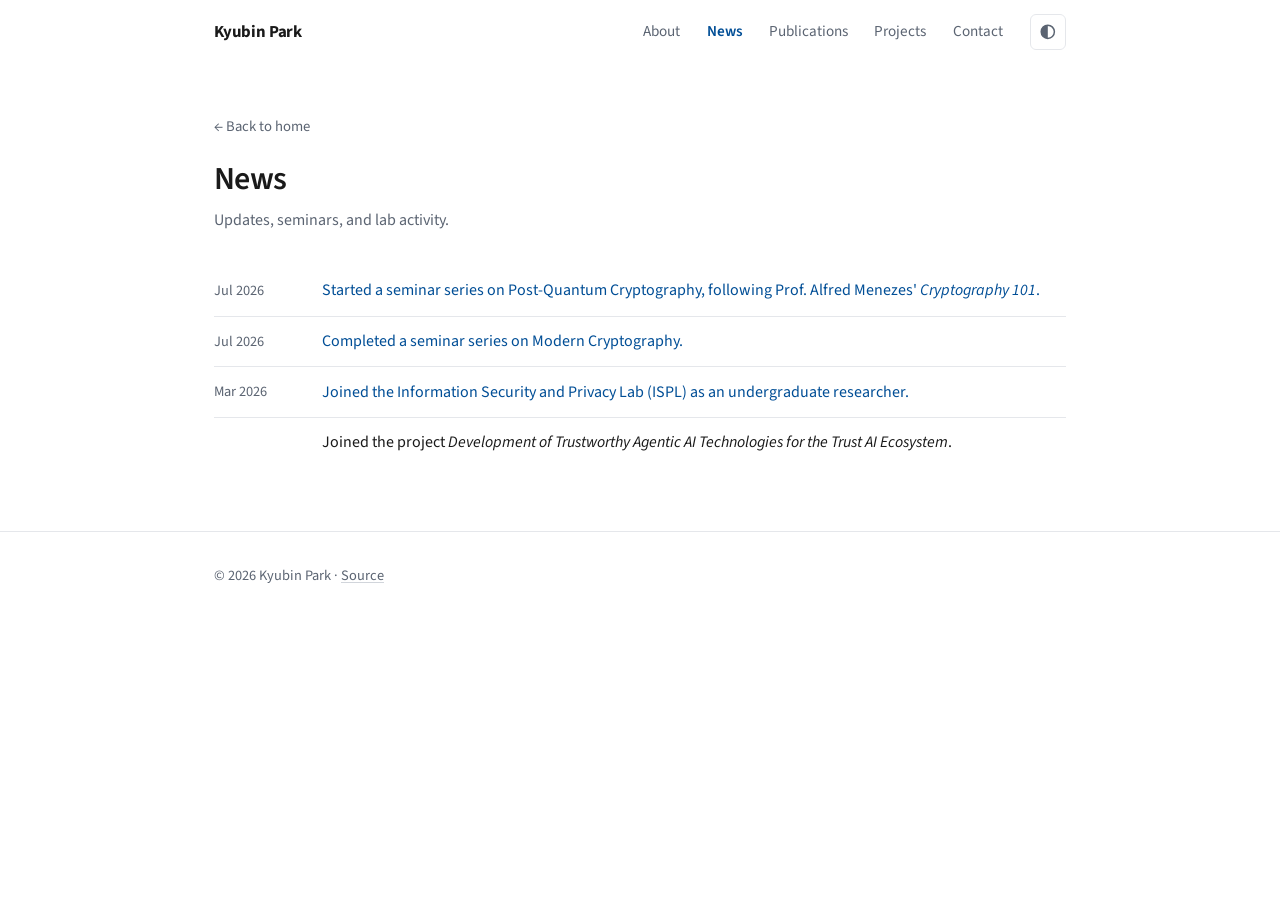
==== news/index.html @ bf5619cf "feat!: rebuild as an academic homepage Replace the terminal-themed single page with an ISNPL-style a" ====
<!DOCTYPE html>
<html lang="en">
<head>
<meta charset="UTF-8">
<meta name="viewport" content="width=device-width, initial-scale=1">
<script>
(function () {
  try {
    var saved = localStorage.getItem('theme');
    if (saved === 'light' || saved === 'dark') {
      document.documentElement.setAttribute('data-theme', saved);
    }
  } catch (e) {}
})();
</script>
<title>News — Kyubin Park</title>
<meta name="description" content="News and updates from Kyubin Park, undergraduate researcher at the Information Security and Privacy Lab, Gachon University.">
<meta name="theme-color" content="#004e96">
<link rel="canonical" href="https://giyuubin.github.io/news/">
<link rel="icon" href="data:image/svg+xml,%3Csvg xmlns='http://www.w3.org/2000/svg' viewBox='0 0 100 100'%3E%3Crect width='100' height='100' rx='18' fill='%23004e96'/%3E%3Ctext x='50' y='68' font-family='Helvetica,Arial,sans-serif' font-size='52' font-weight='700' fill='white' text-anchor='middle'%3EKP%3C/text%3E%3C/svg%3E">
<link rel="preconnect" href="https://fonts.googleapis.com">
<link rel="preconnect" href="https://fonts.gstatic.com" crossorigin>
<link href="https://fonts.googleapis.com/css2?family=Source+Sans+3:ital,wght@0,400;0,600;0,700;1,400&display=swap" rel="stylesheet">
<link rel="stylesheet" href="/assets/css/style.css">
</head>
<body data-collection="news">

<a class="skip-link" href="#main">Skip to content</a>

<nav class="nav">
  <div class="nav-inner">
    <a href="/" class="nav-brand">Kyubin Park</a>
    <div class="nav-links" id="navLinks">
      <a href="/#about">About</a>
      <a href="/news/" class="is-active" aria-current="page">News</a>
      <a href="/publications/">Publications</a>
      <a href="/projects/">Projects</a>
      <a href="/#contact">Contact</a>
    </div>
    <div class="nav-controls">
      <button class="theme-toggle" id="themeToggle" type="button" aria-label="Toggle color theme"></button>
    </div>
    <button class="nav-toggle" id="navToggle" type="button" aria-expanded="false" aria-controls="navLinks" aria-label="Toggle navigation menu">
      <span class="nav-toggle-bar"></span>
      <span class="nav-toggle-bar"></span>
      <span class="nav-toggle-bar"></span>
    </button>
  </div>
</nav>
<div class="nav-backdrop" id="navBackdrop" aria-hidden="true"></div>

<div class="container">
  <header class="page-header">
    <a class="back-link" href="/">&larr; Back to home</a>
    <h1 class="page-title">News</h1>
    <p class="page-subtitle">Updates, seminars, and lab activity.</p>
  </header>

  <main id="main" class="section">
    <ul class="news-list" id="page-list"></ul>
    <p class="empty-state" id="page-empty" style="display:none">No news yet.</p>
  </main>
</div>

<footer class="footer">
  <div class="container">
    <span id="footer-line">&copy; Kyubin Park</span> &middot;
    <a href="https://github.com/giyuubin/giyuubin.github.io" target="_blank" rel="noopener">Source</a>
  </div>
</footer>

<script src="/assets/js/theme.js" defer></script>
<script src="/assets/js/nav.js" defer></script>
<script src="/assets/js/render.js" defer></script>

</body>
</html>
---- assets/css/style.css ----
/* ==========================================================================
   giyuubin.github.io
   Academic personal site. No build step, no external CSS.
   Layout follows isnpl.github.io: single narrow column, generous whitespace,
   quiet borders instead of shadows.
   ========================================================================== */

/* --------------------------------------------------------------------------
   1. Tokens
   Light is the default. Dark is applied two ways: explicitly via
   [data-theme="dark"] (user picked it) and implicitly via prefers-color-scheme
   (user is on "auto"). The :not() guard stops the media query from overriding
   an explicit light choice.
   -------------------------------------------------------------------------- */
:root {
  --primary: #004e96;
  --primary-hover: #0a3d78;
  --primary-subtle: rgba(0, 78, 150, 0.08);
  --on-primary: #ffffff;

  --bg: #ffffff;
  --bg-muted: #f8f9fa;
  --border: #e5e7eb;
  --border-strong: #d1d5db;
  --text: #1a1a1a;
  --text-muted: #5b6472;

  --nav-bg: rgba(255, 255, 255, 0.88);
  --nav-shadow: 0 1px 3px rgba(0, 0, 0, 0.06);

  --font-sans: 'Source Sans 3', -apple-system, BlinkMacSystemFont, 'Segoe UI',
    Roboto, 'Helvetica Neue', Arial, sans-serif;
  --font-mono: ui-monospace, SFMono-Regular, Menlo, Consolas, monospace;

  --container: 900px;
  --radius: 8px;
  --section-gap: 4rem;
}

:root[data-theme='dark'] {
  --primary: #5b9bd5;
  --primary-hover: #7fb3e0;
  --primary-subtle: rgba(91, 155, 213, 0.12);
  --on-primary: #0b1220;

  --bg: #121212;
  --bg-muted: #1c1c1e;
  --border: #2e2e32;
  --border-strong: #3f3f46;
  --text: #e4e4e7;
  --text-muted: #9ca3af;

  --nav-bg: rgba(18, 18, 18, 0.88);
  --nav-shadow: 0 1px 3px rgba(0, 0, 0, 0.4);
}

@media (prefers-color-scheme: dark) {
  :root:not([data-theme='light']):not([data-theme='dark']) {
    --primary: #5b9bd5;
    --primary-hover: #7fb3e0;
    --primary-subtle: rgba(91, 155, 213, 0.12);
    --on-primary: #0b1220;

    --bg: #121212;
    --bg-muted: #1c1c1e;
    --border: #2e2e32;
    --border-strong: #3f3f46;
    --text: #e4e4e7;
    --text-muted: #9ca3af;

    --nav-bg: rgba(18, 18, 18, 0.88);
    --nav-shadow: 0 1px 3px rgba(0, 0, 0, 0.4);
  }
}

/* --------------------------------------------------------------------------
   2. Base
   -------------------------------------------------------------------------- */
*,
*::before,
*::after {
  box-sizing: border-box;
}

html {
  scroll-behavior: smooth;
  /* Sticky nav would otherwise cover the top of an anchored section. */
  scroll-padding-top: 5rem;
  -webkit-text-size-adjust: 100%;
}

body {
  margin: 0;
  background: var(--bg);
  color: var(--text);
  font-family: var(--font-sans);
  font-size: 1rem;
  line-height: 1.7;
  -webkit-font-smoothing: antialiased;
}

h1,
h2,
h3,
h4 {
  margin: 0;
  line-height: 1.3;
  font-weight: 600;
  color: var(--text);
}

p {
  margin: 0 0 1rem;
}

p:last-child {
  margin-bottom: 0;
}

a {
  color: var(--primary);
  text-decoration: none;
}

a:hover {
  color: var(--primary-hover);
  text-decoration: underline;
}

img {
  max-width: 100%;
  height: auto;
}

code {
  font-family: var(--font-mono);
  font-size: 0.9em;
  background: var(--bg-muted);
  padding: 0.1em 0.35em;
  border-radius: 4px;
}

:focus-visible {
  outline: 2px solid var(--primary);
  outline-offset: 2px;
  border-radius: 2px;
}

.visually-hidden {
  position: absolute;
  width: 1px;
  height: 1px;
  padding: 0;
  margin: -1px;
  overflow: hidden;
  clip: rect(0, 0, 0, 0);
  white-space: nowrap;
  border: 0;
}

.skip-link {
  position: absolute;
  top: 0;
  left: 0;
  z-index: 200;
  padding: 0.6rem 1rem;
  background: var(--primary);
  color: var(--on-primary);
  transform: translateY(-120%);
}

.skip-link:focus {
  transform: translateY(0);
}

.container {
  width: 100%;
  max-width: var(--container);
  margin: 0 auto;
  padding: 0 1.5rem;
}

/* --------------------------------------------------------------------------
   3. Navigation
   -------------------------------------------------------------------------- */
.nav {
  position: sticky;
  top: 0;
  z-index: 100;
  background: var(--nav-bg);
  backdrop-filter: saturate(180%) blur(12px);
  -webkit-backdrop-filter: saturate(180%) blur(12px);
  border-bottom: 1px solid transparent;
  transition: border-color 0.2s ease, box-shadow 0.2s ease;
}

.nav.is-scrolled {
  border-bottom-color: var(--border);
  box-shadow: var(--nav-shadow);
}

.nav-inner {
  display: flex;
  align-items: center;
  gap: 1rem;
  height: 4rem;
  max-width: var(--container);
  margin: 0 auto;
  padding: 0 1.5rem;
}

.nav-brand {
  font-weight: 700;
  font-size: 1.05rem;
  letter-spacing: -0.01em;
  color: var(--text);
  white-space: nowrap;
}

.nav-brand:hover {
  color: var(--primary);
  text-decoration: none;
}

.nav-links {
  display: flex;
  align-items: center;
  gap: 0.25rem;
  margin-left: auto;
}

.nav-links a {
  position: relative;
  padding: 0.4rem 0.7rem;
  border-radius: 6px;
  font-size: 0.95rem;
  color: var(--text-muted);
  transition: color 0.15s ease, background-color 0.15s ease;
}

.nav-links a:hover {
  color: var(--text);
  background: var(--bg-muted);
  text-decoration: none;
}

.nav-links a.is-active {
  color: var(--primary);
  font-weight: 600;
}

.nav-controls {
  display: flex;
  align-items: center;
  gap: 0.5rem;
}

.theme-toggle {
  display: inline-flex;
  align-items: center;
  justify-content: center;
  width: 2.25rem;
  height: 2.25rem;
  padding: 0;
  border: 1px solid var(--border);
  border-radius: 6px;
  background: transparent;
  color: var(--text-muted);
  cursor: pointer;
  transition: color 0.15s ease, border-color 0.15s ease;
}

.theme-toggle:hover {
  color: var(--primary);
  border-color: var(--border-strong);
}

.theme-toggle svg {
  width: 1.1rem;
  height: 1.1rem;
  display: none;
}

/* Only the icon matching the active mode is shown. */
:root:not([data-theme]) .theme-toggle .icon-auto,
:root[data-theme='light'] .theme-toggle .icon-light,
:root[data-theme='dark'] .theme-toggle .icon-dark {
  display: block;
}

.nav-toggle {
  display: none;
  flex-direction: column;
  justify-content: center;
  gap: 4px;
  width: 2.25rem;
  height: 2.25rem;
  padding: 0;
  border: 1px solid var(--border);
  border-radius: 6px;
  background: transparent;
  cursor: pointer;
}

.nav-toggle-bar {
  display: block;
  width: 1rem;
  height: 1.5px;
  margin: 0 auto;
  background: var(--text);
  transition: transform 0.2s ease, opacity 0.2s ease;
}

.nav-backdrop {
  position: fixed;
  inset: 0;
  z-index: 90;
  background: rgba(0, 0, 0, 0.4);
  opacity: 0;
  visibility: hidden;
  transition: opacity 0.2s ease, visibility 0.2s ease;
}

.nav-backdrop.is-open {
  opacity: 1;
  visibility: visible;
}

/* --------------------------------------------------------------------------
   4. Hero
   -------------------------------------------------------------------------- */
.hero {
  display: flex;
  align-items: center;
  gap: 2.5rem;
  padding: 3.5rem 0 var(--section-gap);
}

.hero-avatar {
  flex: 0 0 auto;
  width: 160px;
  height: 160px;
  border-radius: 50%;
  overflow: hidden;
  background: var(--bg-muted);
  border: 1px solid var(--border);
}

.hero-avatar img {
  width: 100%;
  height: 100%;
  object-fit: cover;
  display: block;
}

.hero-avatar-initials {
  display: flex;
  align-items: center;
  justify-content: center;
  width: 100%;
  height: 100%;
  font-size: 3rem;
  font-weight: 600;
  letter-spacing: 0.02em;
  color: var(--primary);
  background: var(--primary-subtle);
}

.hero-body {
  min-width: 0;
}

.hero-name {
  font-size: 2.5rem;
  font-weight: 700;
  letter-spacing: -0.02em;
  margin-bottom: 0.25rem;
}

.hero-role {
  font-size: 1.15rem;
  color: var(--text-muted);
  margin-bottom: 0.5rem;
}

.hero-orgs {
  font-size: 0.95rem;
  color: var(--text-muted);
  margin-bottom: 1.25rem;
}

.hero-orgs a {
  color: var(--text-muted);
  text-decoration: underline;
  text-decoration-color: var(--border-strong);
  text-underline-offset: 2px;
}

.hero-orgs a:hover {
  color: var(--primary);
}

.hero-social {
  display: flex;
  gap: 0.5rem;
}

.hero-social a {
  display: inline-flex;
  align-items: center;
  justify-content: center;
  width: 2.4rem;
  height: 2.4rem;
  border: 1px solid var(--border);
  border-radius: 50%;
  color: var(--text-muted);
  transition: color 0.15s ease, border-color 0.15s ease,
    background-color 0.15s ease;
}

.hero-social a:hover {
  color: var(--primary);
  border-color: var(--primary);
  background: var(--primary-subtle);
  text-decoration: none;
}

.hero-social svg {
  width: 1.15rem;
  height: 1.15rem;
}

/* --------------------------------------------------------------------------
   5. Sections
   -------------------------------------------------------------------------- */
.section {
  padding-bottom: var(--section-gap);
}

.section-title {
  font-size: 1.5rem;
  padding-bottom: 0.6rem;
  margin-bottom: 1.75rem;
  border-bottom: 1px solid var(--border);
}

.section-more {
  margin-top: 1.5rem;
  font-size: 0.95rem;
}

.section-more a {
  font-weight: 600;
}

/* About ------------------------------------------------------------------- */
.about-bio p {
  margin-bottom: 1rem;
}

.about-grid {
  display: grid;
  grid-template-columns: 1fr 1fr;
  gap: 2rem;
  margin-top: 2rem;
}

.about-heading {
  font-size: 0.8rem;
  font-weight: 700;
  text-transform: uppercase;
  letter-spacing: 0.08em;
  color: var(--text-muted);
  margin-bottom: 0.85rem;
}

.interest-list {
  list-style: none;
  margin: 0;
  padding: 0;
}

.interest-list li {
  position: relative;
  padding-left: 1.1rem;
  margin-bottom: 0.35rem;
}

.interest-list li::before {
  content: '';
  position: absolute;
  left: 0;
  top: 0.68em;
  width: 5px;
  height: 5px;
  border-radius: 50%;
  background: var(--primary);
}

.education-item {
  padding-left: 1.1rem;
  border-left: 2px solid var(--border);
  margin-bottom: 1rem;
}

.education-item:last-child {
  margin-bottom: 0;
}

.education-course {
  font-weight: 600;
}

.education-meta {
  font-size: 0.92rem;
  color: var(--text-muted);
}

/* News -------------------------------------------------------------------- */
.news-list {
  list-style: none;
  margin: 0;
  padding: 0;
}

.news-item {
  display: flex;
  gap: 1.25rem;
  padding: 0.7rem 0;
  border-bottom: 1px solid var(--border);
}

.news-item:last-child {
  border-bottom: none;
}

.news-date {
  flex: 0 0 5.5rem;
  font-size: 0.9rem;
  font-variant-numeric: tabular-nums;
  color: var(--text-muted);
  padding-top: 0.1rem;
}

.news-text {
  min-width: 0;
}

/* Publications ------------------------------------------------------------ */
.pub-group-title {
  font-size: 0.8rem;
  font-weight: 700;
  text-transform: uppercase;
  letter-spacing: 0.08em;
  color: var(--text-muted);
  margin: 2rem 0 0.85rem;
}

.pub-group:first-child .pub-group-title {
  margin-top: 0;
}

.pub-list {
  list-style: none;
  margin: 0;
  padding: 0;
}

.pub-item {
  padding: 0.9rem 0;
  border-bottom: 1px solid var(--border);
}

.pub-item:last-child {
  border-bottom: none;
}

.pub-title {
  font-size: 1.02rem;
  font-weight: 600;
  margin-bottom: 0.2rem;
}

.pub-authors,
.pub-venue {
  font-size: 0.93rem;
  color: var(--text-muted);
}

.pub-venue em {
  font-style: italic;
}

.pub-authors .is-me {
  color: var(--text);
  font-weight: 700;
}

.pub-links {
  display: flex;
  flex-wrap: wrap;
  gap: 0.4rem;
  margin-top: 0.5rem;
}

.pub-link {
  font-size: 0.78rem;
  font-weight: 600;
  letter-spacing: 0.02em;
  padding: 0.12rem 0.5rem;
  border: 1px solid var(--border-strong);
  border-radius: 4px;
  color: var(--text-muted);
}

.pub-link:hover {
  color: var(--primary);
  border-color: var(--primary);
  background: var(--primary-subtle);
  text-decoration: none;
}

/* Projects ---------------------------------------------------------------- */
.project-grid {
  display: grid;
  grid-template-columns: repeat(2, 1fr);
  gap: 1.25rem;
}

.card {
  display: flex;
  flex-direction: column;
  padding: 1.35rem;
  border: 1px solid var(--border);
  border-radius: var(--radius);
  background: var(--bg);
  transition: border-color 0.15s ease;
}

.card:hover {
  border-color: var(--border-strong);
}

.card-title {
  font-size: 1.05rem;
  margin-bottom: 0.35rem;
}

.card-note {
  font-size: 0.85rem;
  color: var(--text-muted);
  margin-bottom: 0.6rem;
}

.card-summary {
  font-size: 0.95rem;
  margin-bottom: 1rem;
}

.card-footer {
  margin-top: auto;
}

.tags {
  display: flex;
  flex-wrap: wrap;
  gap: 0.35rem;
  margin-bottom: 0.85rem;
}

.tag {
  font-size: 0.78rem;
  padding: 0.1rem 0.5rem;
  border-radius: 999px;
  background: var(--bg-muted);
  border: 1px solid var(--border);
  color: var(--text-muted);
}

.card-links {
  display: flex;
  flex-wrap: wrap;
  gap: 0.9rem;
  font-size: 0.9rem;
  font-weight: 600;
}

/* Contact ----------------------------------------------------------------- */
.contact-list {
  list-style: none;
  margin: 0;
  padding: 0;
}

.contact-list li {
  display: flex;
  gap: 0.75rem;
  margin-bottom: 0.4rem;
}

.contact-label {
  flex: 0 0 5rem;
  color: var(--text-muted);
}

/* --------------------------------------------------------------------------
   6. Subpage header
   -------------------------------------------------------------------------- */
.page-header {
  padding: 3rem 0 2rem;
}

.page-title {
  font-size: 2rem;
  letter-spacing: -0.02em;
  margin-bottom: 0.4rem;
}

.page-subtitle {
  color: var(--text-muted);
}

.back-link {
  display: inline-block;
  font-size: 0.92rem;
  color: var(--text-muted);
  margin-bottom: 1.25rem;
}

.back-link:hover {
  color: var(--primary);
  text-decoration: none;
}

.empty-state {
  padding: 2.5rem 0;
  color: var(--text-muted);
}

/* --------------------------------------------------------------------------
   7. Footer
   -------------------------------------------------------------------------- */
.footer {
  border-top: 1px solid var(--border);
  padding: 2rem 0 3rem;
  font-size: 0.9rem;
  color: var(--text-muted);
}

.footer a {
  color: var(--text-muted);
  text-decoration: underline;
  text-decoration-color: var(--border-strong);
  text-underline-offset: 2px;
}

.footer a:hover {
  color: var(--primary);
}

/* --------------------------------------------------------------------------
   8. Responsive
   -------------------------------------------------------------------------- */
@media (max-width: 720px) {
  :root {
    --section-gap: 3rem;
  }

  .nav-toggle {
    display: flex;
    order: 3;
  }

  .nav-controls {
    margin-left: auto;
    order: 2;
  }

  /* Off-canvas panel. Hidden from the a11y tree and tab order when closed
     via `visibility`, which `transform` alone would not do. */
  .nav-links {
    position: fixed;
    top: 4rem;
    left: 0;
    right: 0;
    z-index: 95;
    flex-direction: column;
    align-items: stretch;
    gap: 0;
    margin-left: 0;
    padding: 0.5rem 1.5rem 1rem;
    background: var(--bg);
    border-bottom: 1px solid var(--border);
    box-shadow: 0 8px 24px rgba(0, 0, 0, 0.12);
    transform: translateY(-8px);
    opacity: 0;
    visibility: hidden;
    transition: opacity 0.2s ease, transform 0.2s ease, visibility 0.2s ease;
  }

  .nav-links.is-open {
    transform: translateY(0);
    opacity: 1;
    visibility: visible;
  }

  .nav-links a {
    padding: 0.7rem 0.5rem;
    font-size: 1rem;
    border-radius: 0;
    border-bottom: 1px solid var(--border);
  }

  .nav-links a:last-child {
    border-bottom: none;
  }

  .hero {
    flex-direction: column;
    align-items: center;
    text-align: center;
    gap: 1.5rem;
    padding-top: 2.5rem;
  }

  .hero-avatar {
    width: 128px;
    height: 128px;
  }

  .hero-name {
    font-size: 2rem;
  }

  .hero-social {
    justify-content: center;
  }

  .about-grid,
  .project-grid {
    grid-template-columns: 1fr;
    gap: 1.5rem;
  }

  .news-item {
    flex-direction: column;
    gap: 0.15rem;
  }

  .news-date {
    flex: none;
    font-size: 0.85rem;
  }

  .contact-list li {
    flex-direction: column;
    gap: 0;
    margin-bottom: 0.75rem;
  }

  .contact-label {
    flex: none;
    font-size: 0.85rem;
  }
}

/* --------------------------------------------------------------------------
   9. Motion & print
   -------------------------------------------------------------------------- */
@media (prefers-reduced-motion: reduce) {
  html {
    scroll-behavior: auto;
  }

  *,
  *::before,
  *::after {
    animation-duration: 0.01ms !important;
    animation-iteration-count: 1 !important;
    transition-duration: 0.01ms !important;
  }
}

@media print {
  .nav,
  .nav-backdrop,
  .skip-link,
  .section-more {
    display: none !important;
  }

  body {
    color: #000;
    background: #fff;
  }

  a {
    color: #000;
    text-decoration: underline;
  }
}
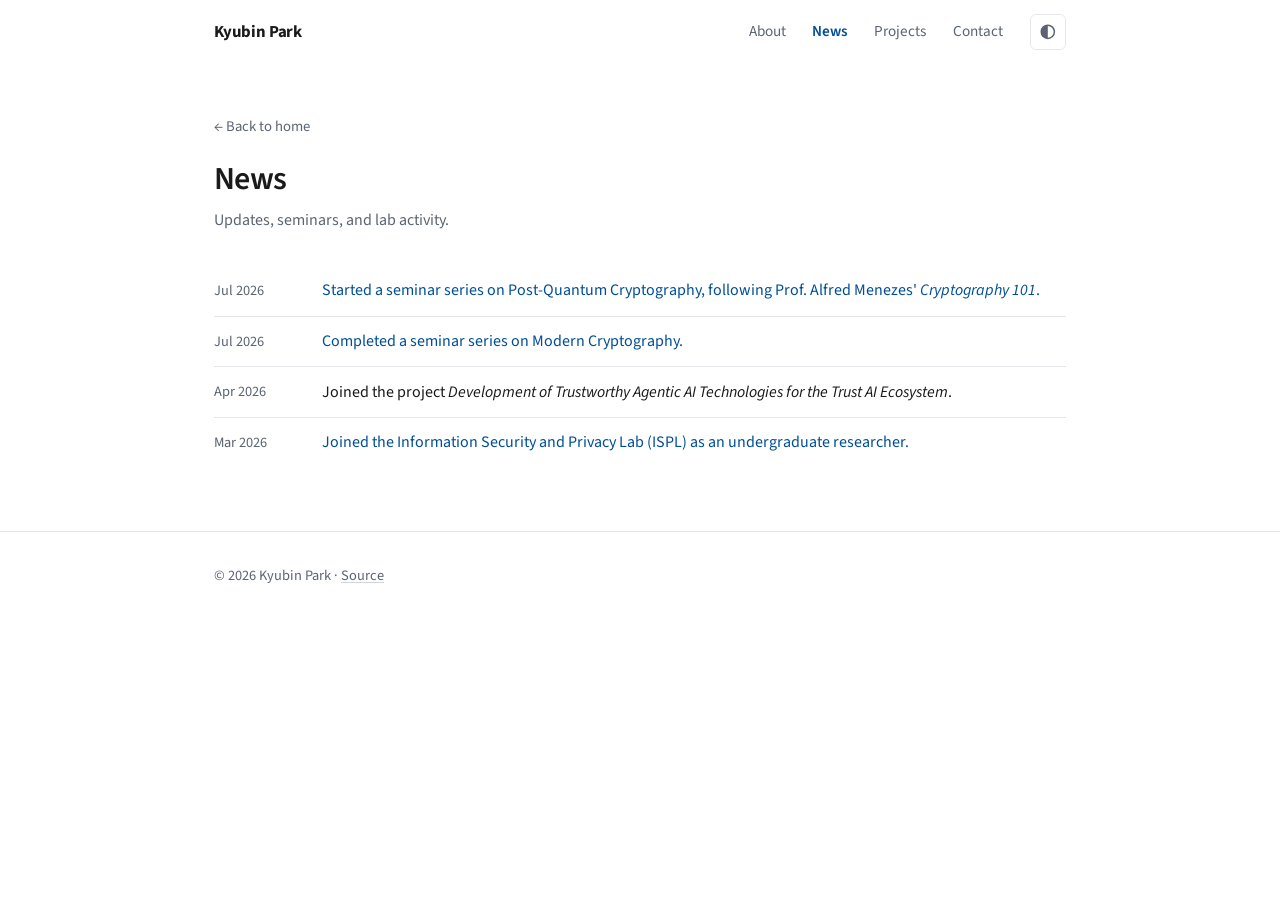
==== commit 1c81362d: "feat(seo): add Open Graph tags to the list pages Only the home page had them, so /news/, /projects/ " ====
--- a/news/index.html
+++ b/news/index.html
@@ -17,6 +17,13 @@
 <meta name="description" content="News and updates from Kyubin Park, undergraduate researcher at the Information Security and Privacy Lab, Gachon University.">
 <meta name="theme-color" content="#004e96">
 <link rel="canonical" href="https://giyuubin.github.io/news/">
+
+<meta property="og:type" content="website">
+<meta property="og:title" content="News — Kyubin Park">
+<meta property="og:description" content="News and updates from Kyubin Park, undergraduate researcher at the Information Security and Privacy Lab, Gachon University.">
+<meta property="og:url" content="https://giyuubin.github.io/news/">
+<meta name="twitter:card" content="summary">
+
 <link rel="icon" href="data:image/svg+xml,%3Csvg xmlns='http://www.w3.org/2000/svg' viewBox='0 0 100 100'%3E%3Crect width='100' height='100' rx='18' fill='%23004e96'/%3E%3Ctext x='50' y='68' font-family='Helvetica,Arial,sans-serif' font-size='52' font-weight='700' fill='white' text-anchor='middle'%3EKP%3C/text%3E%3C/svg%3E">
 <link rel="preconnect" href="https://fonts.googleapis.com">
 <link rel="preconnect" href="https://fonts.gstatic.com" crossorigin>
--- a/assets/css/style.css
+++ b/assets/css/style.css
@@ -802,6 +802,13 @@
     transform: translateY(0);
     opacity: 1;
     visibility: visible;
+    /* Opening has to flip visibility synchronously. nav.js focuses the first
+       link the instant `.is-open` is added, and focus() is silently a no-op
+       while the panel is still `visibility: hidden` — the delay above left the
+       menu open with focus stranded on the toggle. Closing still uses the 0.2s
+       from the rule above, so the panel stays focusable and in the a11y tree
+       until the fade has finished. */
+    transition: opacity 0.2s ease, transform 0.2s ease, visibility 0s;
   }
 
   .nav-links a {
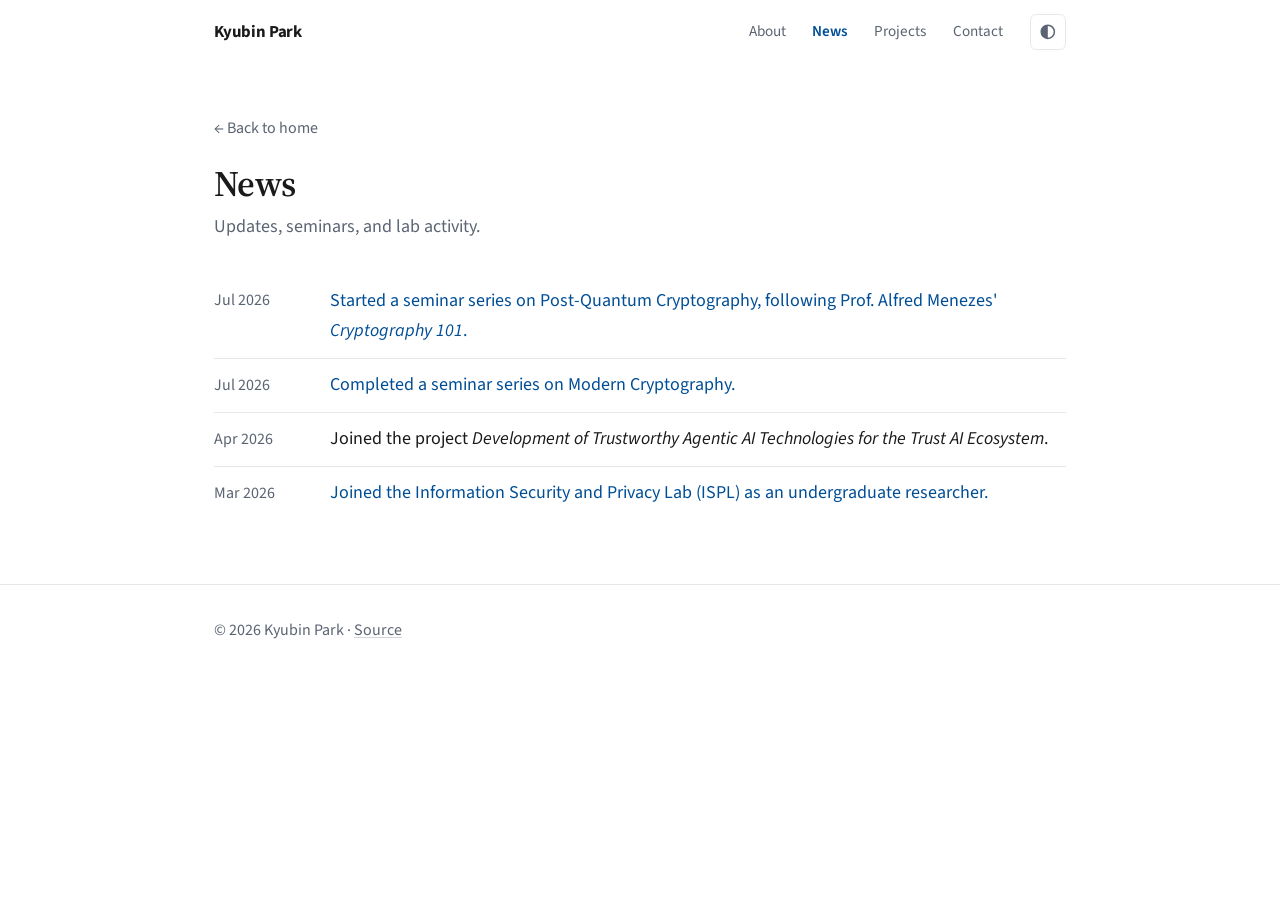
==== commit 65727371: "style(type): raise the type scale and set serif display headings Body prose sat at 16px while second" ====
--- a/news/index.html
+++ b/news/index.html
@@ -27,7 +27,7 @@
 <link rel="icon" href="data:image/svg+xml,%3Csvg xmlns='http://www.w3.org/2000/svg' viewBox='0 0 100 100'%3E%3Crect width='100' height='100' rx='18' fill='%23004e96'/%3E%3Ctext x='50' y='68' font-family='Helvetica,Arial,sans-serif' font-size='52' font-weight='700' fill='white' text-anchor='middle'%3EKP%3C/text%3E%3C/svg%3E">
 <link rel="preconnect" href="https://fonts.googleapis.com">
 <link rel="preconnect" href="https://fonts.gstatic.com" crossorigin>
-<link href="https://fonts.googleapis.com/css2?family=Source+Sans+3:ital,wght@0,400;0,600;0,700;1,400&display=swap" rel="stylesheet">
+<link href="https://fonts.googleapis.com/css2?family=Source+Sans+3:ital,wght@0,400;0,600;0,700;1,400&family=Source+Serif+4:opsz,wght@8..60,400;8..60,600;8..60,700&display=swap" rel="stylesheet">
 <link rel="stylesheet" href="/assets/css/style.css">
 </head>
 <body data-collection="news">
--- a/assets/css/style.css
+++ b/assets/css/style.css
@@ -30,9 +30,31 @@
 
   --font-sans: 'Source Sans 3', -apple-system, BlinkMacSystemFont, 'Segoe UI',
     Roboto, 'Helvetica Neue', Arial, sans-serif;
+  /* Display faces only — headings, never body copy. Georgia is the fallback
+     that actually ships everywhere; 'Times New Roman' is a last resort. */
+  --font-serif: 'Source Serif 4', Georgia, 'Times New Roman', serif;
   --font-mono: ui-monospace, SFMono-Regular, Menlo, Consolas, monospace;
 
+  /* Type scale. The root stays at 16px so rem-based spacing is unaffected;
+     these are the text sizes only. Body is 18px — the previous 16px body with
+     0.8–0.95rem secondary text bottomed out at 12.8px, which read as small.
+     Nothing here may go below --text-xs (13px). */
+  --text-xs: 0.8125rem; /* 13px — pills, link chips */
+  --text-sm: 0.875rem; /* 14px — uppercase micro-labels */
+  --text-note: 0.9375rem; /* 15px — captions sitting next to lead text */
+  --text-meta: 1rem; /* 16px — dates, notes, footer */
+  --text-body: 1.125rem; /* 18px — prose */
+  --text-lead: 1.0625rem; /* 17px — secondary prose, card summaries */
+  --text-h3: 1.1875rem; /* 19px — card and publication titles */
+  --text-h2: 1.875rem; /* 30px — section titles */
+  --text-page: 2.25rem; /* 36px — subpage titles */
+  --text-h1: 2.875rem; /* 46px — the name */
+
   --container: 900px;
+  /* Prose only. At 18px the full 852px content width runs past 100 characters
+     a line; this caps the measure near 70. Tables, cards and lists keep the
+     full container. */
+  --measure: 68ch;
   --radius: 8px;
   --section-gap: 4rem;
 }
@@ -94,7 +116,7 @@
   background: var(--bg);
   color: var(--text);
   font-family: var(--font-sans);
-  font-size: 1rem;
+  font-size: var(--text-body);
   line-height: 1.7;
   -webkit-font-smoothing: antialiased;
 }
@@ -107,6 +129,17 @@
   line-height: 1.3;
   font-weight: 600;
   color: var(--text);
+}
+
+/* Serif is for the display tier only: the name, section titles, page titles.
+   Content headings (card and publication titles) stay sans so the two tiers
+   stay visually distinct, and the uppercase micro-labels (.about-heading,
+   .pub-group-title) stay sans because serif small caps at 14px read as noise. */
+.hero-name,
+.section-title,
+.page-title {
+  font-family: var(--font-serif);
+  line-height: 1.2;
 }
 
 p {
@@ -371,20 +404,20 @@
 }
 
 .hero-name {
-  font-size: 2.5rem;
+  font-size: var(--text-h1);
   font-weight: 700;
-  letter-spacing: -0.02em;
+  letter-spacing: -0.015em;
   margin-bottom: 0.25rem;
 }
 
 .hero-role {
-  font-size: 1.15rem;
+  font-size: 1.3rem;
   color: var(--text-muted);
   margin-bottom: 0.5rem;
 }
 
 .hero-orgs {
-  font-size: 0.95rem;
+  font-size: var(--text-lead);
   color: var(--text-muted);
   margin-bottom: 1.25rem;
 }
@@ -438,7 +471,7 @@
 }
 
 .section-title {
-  font-size: 1.5rem;
+  font-size: var(--text-h2);
   padding-bottom: 0.6rem;
   margin-bottom: 1.75rem;
   border-bottom: 1px solid var(--border);
@@ -446,7 +479,7 @@
 
 .section-more {
   margin-top: 1.5rem;
-  font-size: 0.95rem;
+  font-size: var(--text-lead);
 }
 
 .section-more a {
@@ -454,6 +487,10 @@
 }
 
 /* About ------------------------------------------------------------------- */
+.about-bio {
+  max-width: var(--measure);
+}
+
 .about-bio p {
   margin-bottom: 1rem;
 }
@@ -466,7 +503,7 @@
 }
 
 .about-heading {
-  font-size: 0.8rem;
+  font-size: var(--text-sm);
   font-weight: 700;
   text-transform: uppercase;
   letter-spacing: 0.08em;
@@ -512,7 +549,7 @@
 }
 
 .education-meta {
-  font-size: 0.92rem;
+  font-size: var(--text-meta);
   color: var(--text-muted);
 }
 
@@ -535,8 +572,8 @@
 }
 
 .news-date {
-  flex: 0 0 5.5rem;
-  font-size: 0.9rem;
+  flex: 0 0 6rem;
+  font-size: var(--text-meta);
   font-variant-numeric: tabular-nums;
   color: var(--text-muted);
   padding-top: 0.1rem;
@@ -548,7 +585,7 @@
 
 /* Publications ------------------------------------------------------------ */
 .pub-group-title {
-  font-size: 0.8rem;
+  font-size: var(--text-sm);
   font-weight: 700;
   text-transform: uppercase;
   letter-spacing: 0.08em;
@@ -576,14 +613,14 @@
 }
 
 .pub-title {
-  font-size: 1.02rem;
+  font-size: var(--text-h3);
   font-weight: 600;
   margin-bottom: 0.2rem;
 }
 
 .pub-authors,
 .pub-venue {
-  font-size: 0.93rem;
+  font-size: var(--text-lead);
   color: var(--text-muted);
 }
 
@@ -604,7 +641,7 @@
 }
 
 .pub-link {
-  font-size: 0.78rem;
+  font-size: var(--text-xs);
   font-weight: 600;
   letter-spacing: 0.02em;
   padding: 0.12rem 0.5rem;
@@ -642,18 +679,18 @@
 }
 
 .card-title {
-  font-size: 1.05rem;
+  font-size: var(--text-h3);
   margin-bottom: 0.35rem;
 }
 
 .card-note {
-  font-size: 0.85rem;
+  font-size: var(--text-note);
   color: var(--text-muted);
   margin-bottom: 0.6rem;
 }
 
 .card-summary {
-  font-size: 0.95rem;
+  font-size: var(--text-lead);
   margin-bottom: 1rem;
 }
 
@@ -669,7 +706,7 @@
 }
 
 .tag {
-  font-size: 0.78rem;
+  font-size: var(--text-xs);
   padding: 0.1rem 0.5rem;
   border-radius: 999px;
   background: var(--bg-muted);
@@ -681,7 +718,7 @@
   display: flex;
   flex-wrap: wrap;
   gap: 0.9rem;
-  font-size: 0.9rem;
+  font-size: var(--text-meta);
   font-weight: 600;
 }
 
@@ -711,18 +748,19 @@
 }
 
 .page-title {
-  font-size: 2rem;
-  letter-spacing: -0.02em;
+  font-size: var(--text-page);
+  letter-spacing: -0.015em;
   margin-bottom: 0.4rem;
 }
 
 .page-subtitle {
+  max-width: var(--measure);
   color: var(--text-muted);
 }
 
 .back-link {
   display: inline-block;
-  font-size: 0.92rem;
+  font-size: var(--text-meta);
   color: var(--text-muted);
   margin-bottom: 1.25rem;
 }
@@ -733,6 +771,7 @@
 }
 
 .empty-state {
+  max-width: var(--measure);
   padding: 2.5rem 0;
   color: var(--text-muted);
 }
@@ -743,7 +782,7 @@
 .footer {
   border-top: 1px solid var(--border);
   padding: 2rem 0 3rem;
-  font-size: 0.9rem;
+  font-size: var(--text-meta);
   color: var(--text-muted);
 }
 
@@ -813,7 +852,7 @@
 
   .nav-links a {
     padding: 0.7rem 0.5rem;
-    font-size: 1rem;
+    font-size: var(--text-body);
     border-radius: 0;
     border-bottom: 1px solid var(--border);
   }
@@ -836,7 +875,7 @@
   }
 
   .hero-name {
-    font-size: 2rem;
+    font-size: 2.25rem;
   }
 
   .hero-social {
@@ -856,7 +895,7 @@
 
   .news-date {
     flex: none;
-    font-size: 0.85rem;
+    font-size: var(--text-note);
   }
 
   .contact-list li {
@@ -867,7 +906,7 @@
 
   .contact-label {
     flex: none;
-    font-size: 0.85rem;
+    font-size: var(--text-note);
   }
 }
 
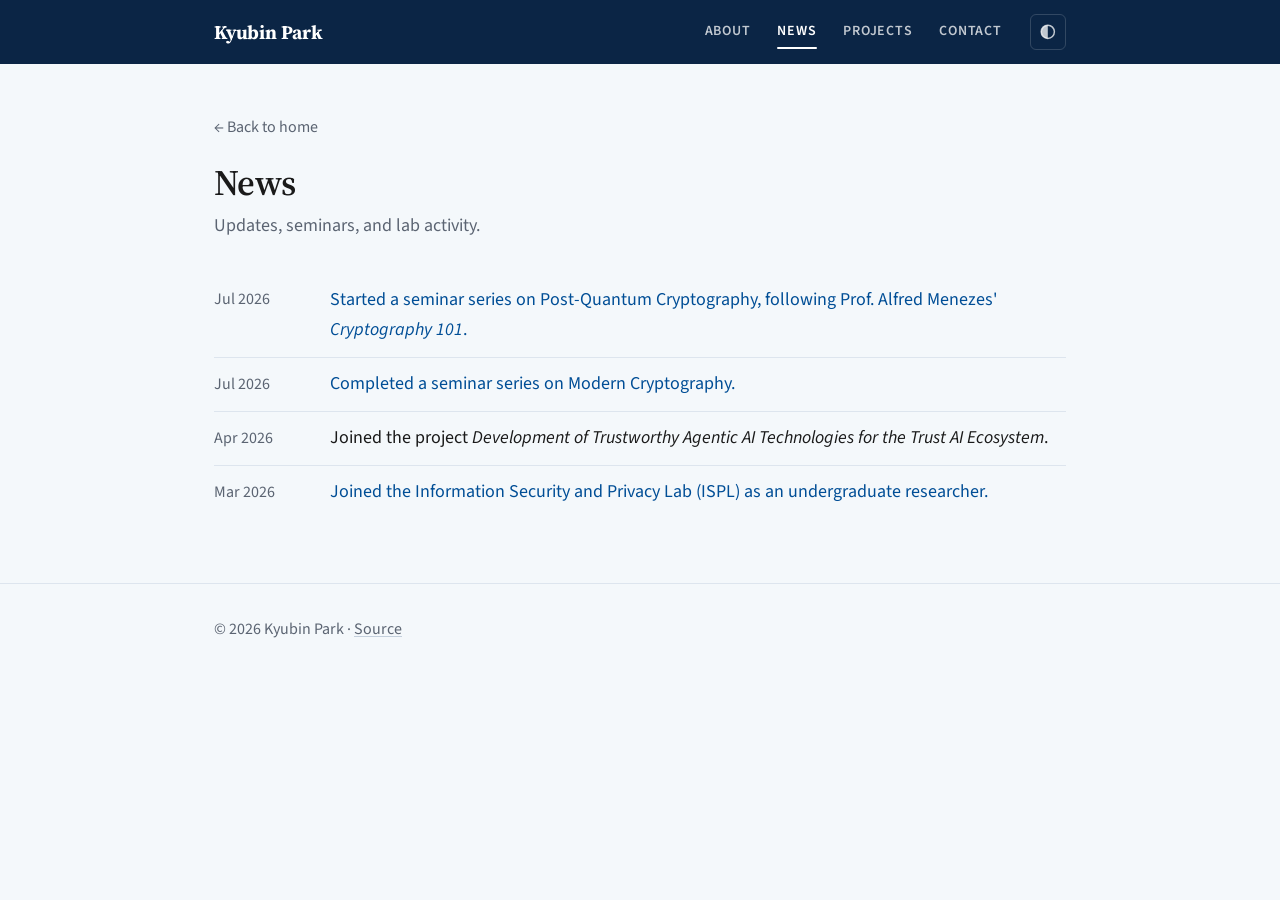
==== commit 0778a077: "style(chrome): solid navy nav bar and a tinted page ground The nav was white at 88% opacity over a w" ====
--- a/news/index.html
+++ b/news/index.html
@@ -15,7 +15,7 @@
 </script>
 <title>News — Kyubin Park</title>
 <meta name="description" content="News and updates from Kyubin Park, undergraduate researcher at the Information Security and Privacy Lab, Gachon University.">
-<meta name="theme-color" content="#004e96">
+<meta name="theme-color" content="#0b2545">
 <link rel="canonical" href="https://giyuubin.github.io/news/">
 
 <meta property="og:type" content="website">
--- a/assets/css/style.css
+++ b/assets/css/style.css
@@ -18,15 +18,25 @@
   --primary-subtle: rgba(0, 78, 150, 0.08);
   --on-primary: #ffffff;
 
-  --bg: #ffffff;
-  --bg-muted: #f8f9fa;
-  --border: #e5e7eb;
-  --border-strong: #d1d5db;
+  /* --bg is the page ground and is tinted; --surface is what sits on top of it
+     (cards, the mobile menu panel) and stays white. They were one token, so
+     tinting the page used to tint the cards with it and erase the separation. */
+  --bg: #f4f8fb;
+  --surface: #ffffff;
+  --bg-muted: #e9eff6;
+  --border: #dde5ee;
+  --border-strong: #c3cfdc;
   --text: #1a1a1a;
   --text-muted: #5b6472;
 
-  --nav-bg: rgba(255, 255, 255, 0.88);
-  --nav-shadow: 0 1px 3px rgba(0, 0, 0, 0.06);
+  /* The nav is its own colour context: a solid dark bar in both themes, so its
+     foreground tokens are fixed rather than derived from --text. */
+  --nav-bg: #0b2545;
+  --nav-fg: rgba(255, 255, 255, 0.75);
+  --nav-fg-strong: #ffffff;
+  --nav-hover-bg: rgba(255, 255, 255, 0.1);
+  --nav-border: rgba(255, 255, 255, 0.16);
+  --nav-shadow: 0 1px 3px rgba(11, 37, 69, 0.18);
 
   --font-sans: 'Source Sans 3', -apple-system, BlinkMacSystemFont, 'Segoe UI',
     Roboto, 'Helvetica Neue', Arial, sans-serif;
@@ -65,15 +75,20 @@
   --primary-subtle: rgba(91, 155, 213, 0.12);
   --on-primary: #0b1220;
 
-  --bg: #121212;
-  --bg-muted: #1c1c1e;
-  --border: #2e2e32;
-  --border-strong: #3f3f46;
+  --bg: #10141a;
+  --surface: #191d24;
+  --bg-muted: #232830;
+  --border: #2c323b;
+  --border-strong: #3f4650;
   --text: #e4e4e7;
   --text-muted: #9ca3af;
 
-  --nav-bg: rgba(18, 18, 18, 0.88);
-  --nav-shadow: 0 1px 3px rgba(0, 0, 0, 0.4);
+  --nav-bg: #070c14;
+  --nav-fg: rgba(255, 255, 255, 0.72);
+  --nav-fg-strong: #ffffff;
+  --nav-hover-bg: rgba(255, 255, 255, 0.08);
+  --nav-border: rgba(255, 255, 255, 0.12);
+  --nav-shadow: 0 1px 3px rgba(0, 0, 0, 0.5);
 }
 
 @media (prefers-color-scheme: dark) {
@@ -83,15 +98,20 @@
     --primary-subtle: rgba(91, 155, 213, 0.12);
     --on-primary: #0b1220;
 
-    --bg: #121212;
-    --bg-muted: #1c1c1e;
-    --border: #2e2e32;
-    --border-strong: #3f3f46;
+    --bg: #10141a;
+    --surface: #191d24;
+    --bg-muted: #232830;
+    --border: #2c323b;
+    --border-strong: #3f4650;
     --text: #e4e4e7;
     --text-muted: #9ca3af;
 
-    --nav-bg: rgba(18, 18, 18, 0.88);
-    --nav-shadow: 0 1px 3px rgba(0, 0, 0, 0.4);
+    --nav-bg: #070c14;
+    --nav-fg: rgba(255, 255, 255, 0.72);
+    --nav-fg-strong: #ffffff;
+    --nav-hover-bg: rgba(255, 255, 255, 0.08);
+    --nav-border: rgba(255, 255, 255, 0.12);
+    --nav-shadow: 0 1px 3px rgba(0, 0, 0, 0.5);
   }
 }
 
@@ -177,6 +197,12 @@
   outline: 2px solid var(--primary);
   outline-offset: 2px;
   border-radius: 2px;
+}
+
+/* --primary has no contrast against the navy bar, so the ring inside it is
+   white. The mobile menu panel is a light surface again, so it opts back out. */
+.nav :focus-visible {
+  outline-color: var(--nav-fg-strong);
 }
 
 .visually-hidden {
@@ -216,19 +242,17 @@
 /* --------------------------------------------------------------------------
    3. Navigation
    -------------------------------------------------------------------------- */
+/* Solid, not translucent. The bar used to be white at 88% opacity over a white
+   page, which made it read as absent until content scrolled under it. */
 .nav {
   position: sticky;
   top: 0;
   z-index: 100;
   background: var(--nav-bg);
-  backdrop-filter: saturate(180%) blur(12px);
-  -webkit-backdrop-filter: saturate(180%) blur(12px);
-  border-bottom: 1px solid transparent;
-  transition: border-color 0.2s ease, box-shadow 0.2s ease;
+  transition: box-shadow 0.2s ease;
 }
 
 .nav.is-scrolled {
-  border-bottom-color: var(--border);
   box-shadow: var(--nav-shadow);
 }
 
@@ -243,43 +267,60 @@
 }
 
 .nav-brand {
+  font-family: var(--font-serif);
   font-weight: 700;
-  font-size: 1.05rem;
+  font-size: 1.2rem;
   letter-spacing: -0.01em;
-  color: var(--text);
+  color: var(--nav-fg-strong);
   white-space: nowrap;
 }
 
 .nav-brand:hover {
-  color: var(--primary);
+  color: var(--nav-fg-strong);
   text-decoration: none;
+  opacity: 0.85;
 }
 
 .nav-links {
   display: flex;
   align-items: center;
-  gap: 0.25rem;
+  gap: 0.15rem;
   margin-left: auto;
 }
 
 .nav-links a {
   position: relative;
-  padding: 0.4rem 0.7rem;
+  padding: 0.45rem 0.75rem;
   border-radius: 6px;
-  font-size: 0.95rem;
-  color: var(--text-muted);
+  font-size: var(--text-sm);
+  font-weight: 600;
+  letter-spacing: 0.06em;
+  text-transform: uppercase;
+  color: var(--nav-fg);
   transition: color 0.15s ease, background-color 0.15s ease;
 }
 
 .nav-links a:hover {
-  color: var(--text);
-  background: var(--bg-muted);
+  color: var(--nav-fg-strong);
+  background: var(--nav-hover-bg);
   text-decoration: none;
 }
 
 .nav-links a.is-active {
-  color: var(--primary);
-  font-weight: 600;
+  color: var(--nav-fg-strong);
+}
+
+/* Underline the active link rather than recolouring it: on the navy bar there
+   is no second colour that keeps AA against the background. */
+.nav-links a.is-active::after {
+  content: '';
+  position: absolute;
+  left: 0.75rem;
+  right: 0.75rem;
+  bottom: 0.15rem;
+  height: 2px;
+  border-radius: 1px;
+  background: currentColor;
 }
 
 .nav-controls {
@@ -295,17 +336,19 @@
   width: 2.25rem;
   height: 2.25rem;
   padding: 0;
-  border: 1px solid var(--border);
+  border: 1px solid var(--nav-border);
   border-radius: 6px;
   background: transparent;
-  color: var(--text-muted);
+  color: var(--nav-fg);
   cursor: pointer;
-  transition: color 0.15s ease, border-color 0.15s ease;
+  transition: color 0.15s ease, border-color 0.15s ease,
+    background-color 0.15s ease;
 }
 
 .theme-toggle:hover {
-  color: var(--primary);
-  border-color: var(--border-strong);
+  color: var(--nav-fg-strong);
+  border-color: var(--nav-fg);
+  background: var(--nav-hover-bg);
 }
 
 .theme-toggle svg {
@@ -329,7 +372,7 @@
   width: 2.25rem;
   height: 2.25rem;
   padding: 0;
-  border: 1px solid var(--border);
+  border: 1px solid var(--nav-border);
   border-radius: 6px;
   background: transparent;
   cursor: pointer;
@@ -340,7 +383,7 @@
   width: 1rem;
   height: 1.5px;
   margin: 0 auto;
-  background: var(--text);
+  background: var(--nav-fg-strong);
   transition: transform 0.2s ease, opacity 0.2s ease;
 }
 
@@ -670,7 +713,7 @@
   padding: 1.35rem;
   border: 1px solid var(--border);
   border-radius: var(--radius);
-  background: var(--bg);
+  background: var(--surface);
   transition: border-color 0.15s ease;
 }
 
@@ -828,7 +871,7 @@
     gap: 0;
     margin-left: 0;
     padding: 0.5rem 1.5rem 1rem;
-    background: var(--bg);
+    background: var(--surface);
     border-bottom: 1px solid var(--border);
     box-shadow: 0 8px 24px rgba(0, 0, 0, 0.12);
     transform: translateY(-8px);
@@ -850,11 +893,36 @@
     transition: opacity 0.2s ease, transform 0.2s ease, visibility 0s;
   }
 
+  /* The panel drops out of the navy bar onto a light surface, so the bar's
+     foreground colours have to be undone here or the links are white on white.
+     Same for the focus ring, which .nav :focus-visible turned white above. */
   .nav-links a {
     padding: 0.7rem 0.5rem;
     font-size: var(--text-body);
+    font-weight: 400;
+    letter-spacing: 0;
+    text-transform: none;
+    color: var(--text);
     border-radius: 0;
     border-bottom: 1px solid var(--border);
+  }
+
+  .nav-links a:hover {
+    color: var(--primary);
+    background: transparent;
+  }
+
+  .nav-links a.is-active {
+    color: var(--primary);
+    font-weight: 600;
+  }
+
+  .nav-links a.is-active::after {
+    display: none;
+  }
+
+  .nav-links :focus-visible {
+    outline-color: var(--primary);
   }
 
   .nav-links a:last-child {
